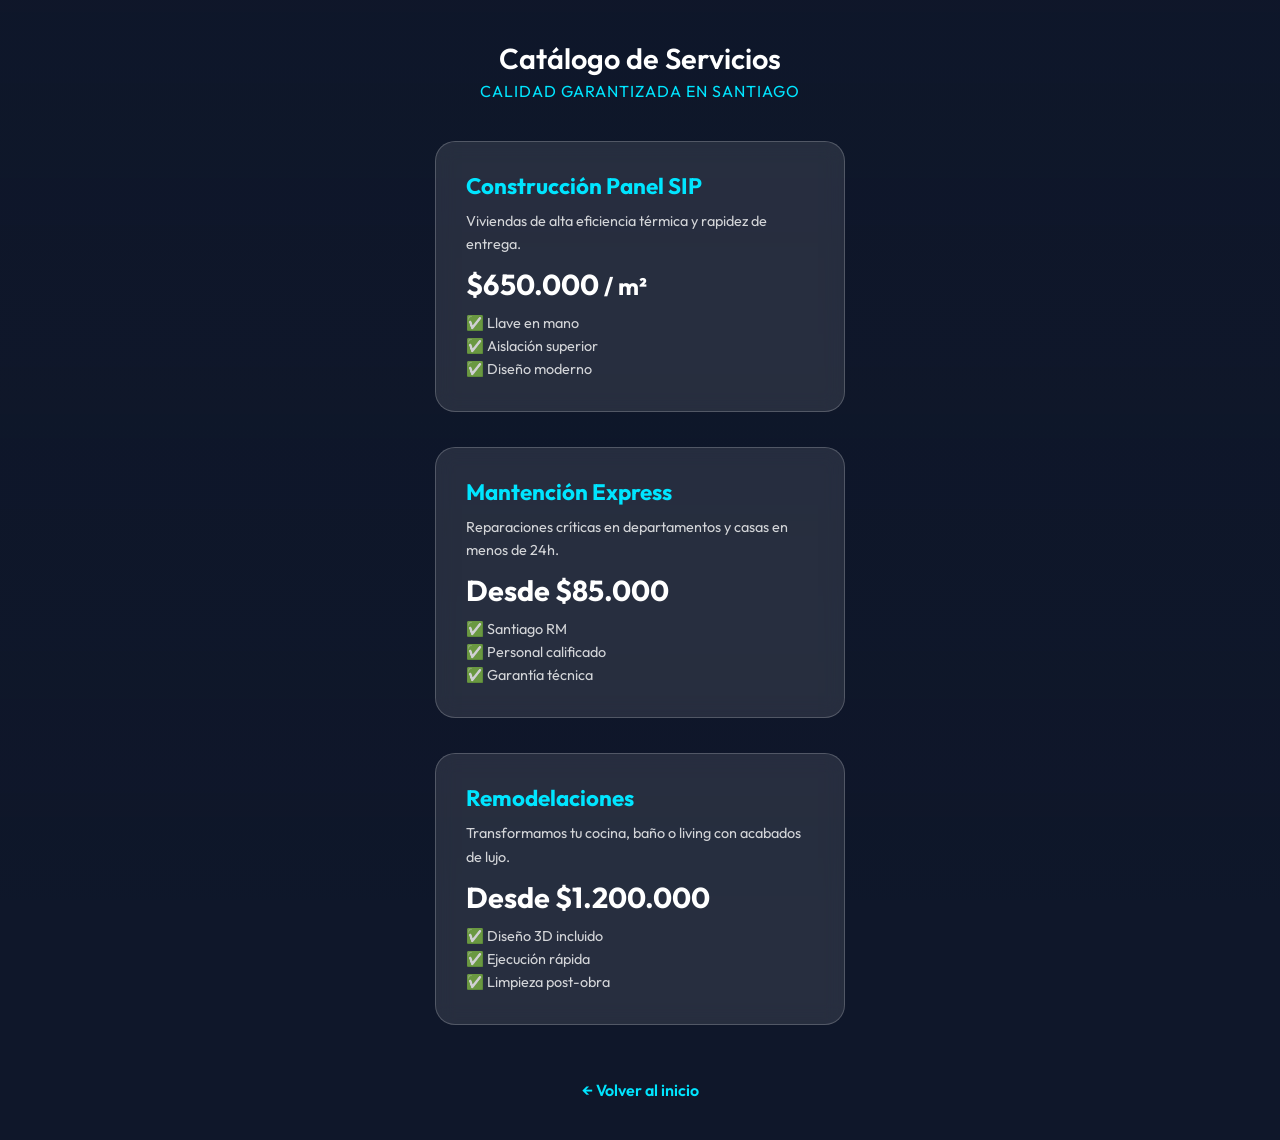
==== catalog.html @ 09e89e47 "Update: Digital Catalog integrated" ====
<!DOCTYPE html>
<html lang="es">
<head>
    <meta charset="UTF-8">
    <meta name="viewport" content="width=device-width, initial-scale=1.0">
    <title>Catálogo de Servicios | Saúl el Constructor</title>
    <link rel="stylesheet" href="style.css">
    <link href="https://fonts.googleapis.com/css2?family=Outfit:wght@300;400;600&display=swap" rel="stylesheet">
    <style>
        .catalog-card {
            background: var(--glass-bg);
            border: 1px solid var(--glass-border);
            border-radius: 20px;
            padding: 30px;
            margin-bottom: 20px;
            text-align: left;
            backdrop-filter: blur(10px);
        }
        .catalog-card h2 { color: var(--primary-color); margin-bottom: 10px; font-size: 1.4rem; }
        .price-tag { font-size: 1.8rem; font-weight: 700; color: #fff; margin: 10px 0; }
        .details { font-size: 0.9rem; opacity: 0.8; line-height: 1.6; }
        .back-btn { display: inline-block; margin-top: 20px; color: var(--primary-color); text-decoration: none; font-weight: 600; }
    </style>
</head>
<body>
    <div class="background-overlay"></div>
    <div class="container">
        <header>
            <h1>Catálogo de Servicios</h1>
            <p class="tagline">Calidad Garantizada en Santiago</p>
        </header>

        <main>
            <div class="catalog-card">
                <h2>Construcción Panel SIP</h2>
                <p class="details">Viviendas de alta eficiencia térmica y rapidez de entrega.</p>
                <div class="price-tag">$650.000 <small>/ m²</small></div>
                <p class="details">✅ Llave en mano<br>✅ Aislación superior<br>✅ Diseño moderno</p>
            </div>

            <div class="catalog-card">
                <h2>Mantención Express</h2>
                <p class="details">Reparaciones críticas en departamentos y casas en menos de 24h.</p>
                <div class="price-tag">Desde $85.000</div>
                <p class="details">✅ Santiago RM<br>✅ Personal calificado<br>✅ Garantía técnica</p>
            </div>

            <div class="catalog-card">
                <h2>Remodelaciones</h2>
                <p class="details">Transformamos tu cocina, baño o living con acabados de lujo.</p>
                <div class="price-tag">Desde $1.200.000</div>
                <p class="details">✅ Diseño 3D incluido<br>✅ Ejecución rápida<br>✅ Limpieza post-obra</p>
            </div>

            <a href="index.html" class="back-btn">← Volver al inicio</a>
        </main>
    </div>
</body>
</html>
---- style.css ----
:root {
    --primary-color: #00e5ff;
    --bg-dark: #0f172a;
    --text-white: #ffffff;
    --glass-bg: rgba(255, 255, 255, 0.1);
    --glass-border: rgba(255, 255, 255, 0.2);
}

* {
    margin: 0;
    padding: 0;
    box-sizing: border-box;
}

body {
    font-family: 'Outfit', sans-serif;
    background-color: var(--bg-dark);
    color: var(--text-white);
    min-height: 100vh;
    display: flex;
    justify-content: center;
    align-items: center;
    overflow-x: hidden;
    background-image: url('https://images.unsplash.com/photo-1600585154340-be6161a56a0c?q=80&w=1000&auto=format&fit=crop');
    background-size: cover;
    background-position: center;
    background-attachment: fixed;
}

.background-overlay {
    position: fixed;
    top: 0;
    left: 0;
    width: 100%;
    height: 100%;
    background: linear-gradient(180deg, rgba(15, 23, 42, 0.8) 0%, rgba(15, 23, 42, 0.95) 100%);
    z-index: 0;
}

.container {
    position: relative;
    z-index: 1;
    width: 100%;
    max-width: 450px;
    padding: 40px 20px;
    text-align: center;
}

header {
    margin-bottom: 40px;
}

.logo {
    font-size: 3rem;
    font-weight: 800;
    letter-spacing: -2px;
    margin-bottom: 15px;
    display: inline-block;
}

.logo .c { color: var(--text-white); }
.logo .s { color: var(--primary-color); }

h1 {
    font-size: 1.8rem;
    font-weight: 600;
    margin-bottom: 5px;
}

.tagline {
    font-size: 1rem;
    color: var(--primary-color);
    letter-spacing: 1px;
    text-transform: uppercase;
    font-weight: 400;
}

main {
    display: flex;
    flex-direction: column;
    gap: 15px;
}

.btn {
    text-decoration: none;
    color: var(--text-white);
    padding: 18px 25px;
    border-radius: 16px;
    display: flex;
    align-items: center;
    gap: 20px;
    transition: all 0.3s cubic-bezier(0.4, 0, 0.2, 1);
    backdrop-filter: blur(10px);
    -webkit-backdrop-filter: blur(10px);
}

.btn-primary {
    background: var(--primary-color);
    color: var(--bg-dark);
    box-shadow: 0 10px 20px rgba(0, 229, 255, 0.3);
}

.btn-primary .text span {
    color: rgba(15, 23, 42, 0.7);
}

.btn-glass {
    background: var(--glass-bg);
    border: 1px solid var(--glass-border);
}

.btn:hover {
    transform: translateY(-3px);
    box-shadow: 0 15px 30px rgba(0, 0, 0, 0.3);
    border-color: var(--primary-color);
}

.icon {
    font-size: 1.5rem;
}

.text {
    text-align: left;
}

.text strong {
    display: block;
    font-size: 1.1rem;
    line-height: 1.2;
}

.text span {
    font-size: 0.85rem;
    opacity: 0.8;
}

footer {
    margin-top: 50px;
    font-size: 0.8rem;
    opacity: 0.5;
}

@keyframes pop {
    0% { transform: scale(1); }
    50% { transform: scale(1.05); }
    100% { transform: scale(1); }
}

.animate-pop {
    animation: pop 2s infinite ease-in-out;
}
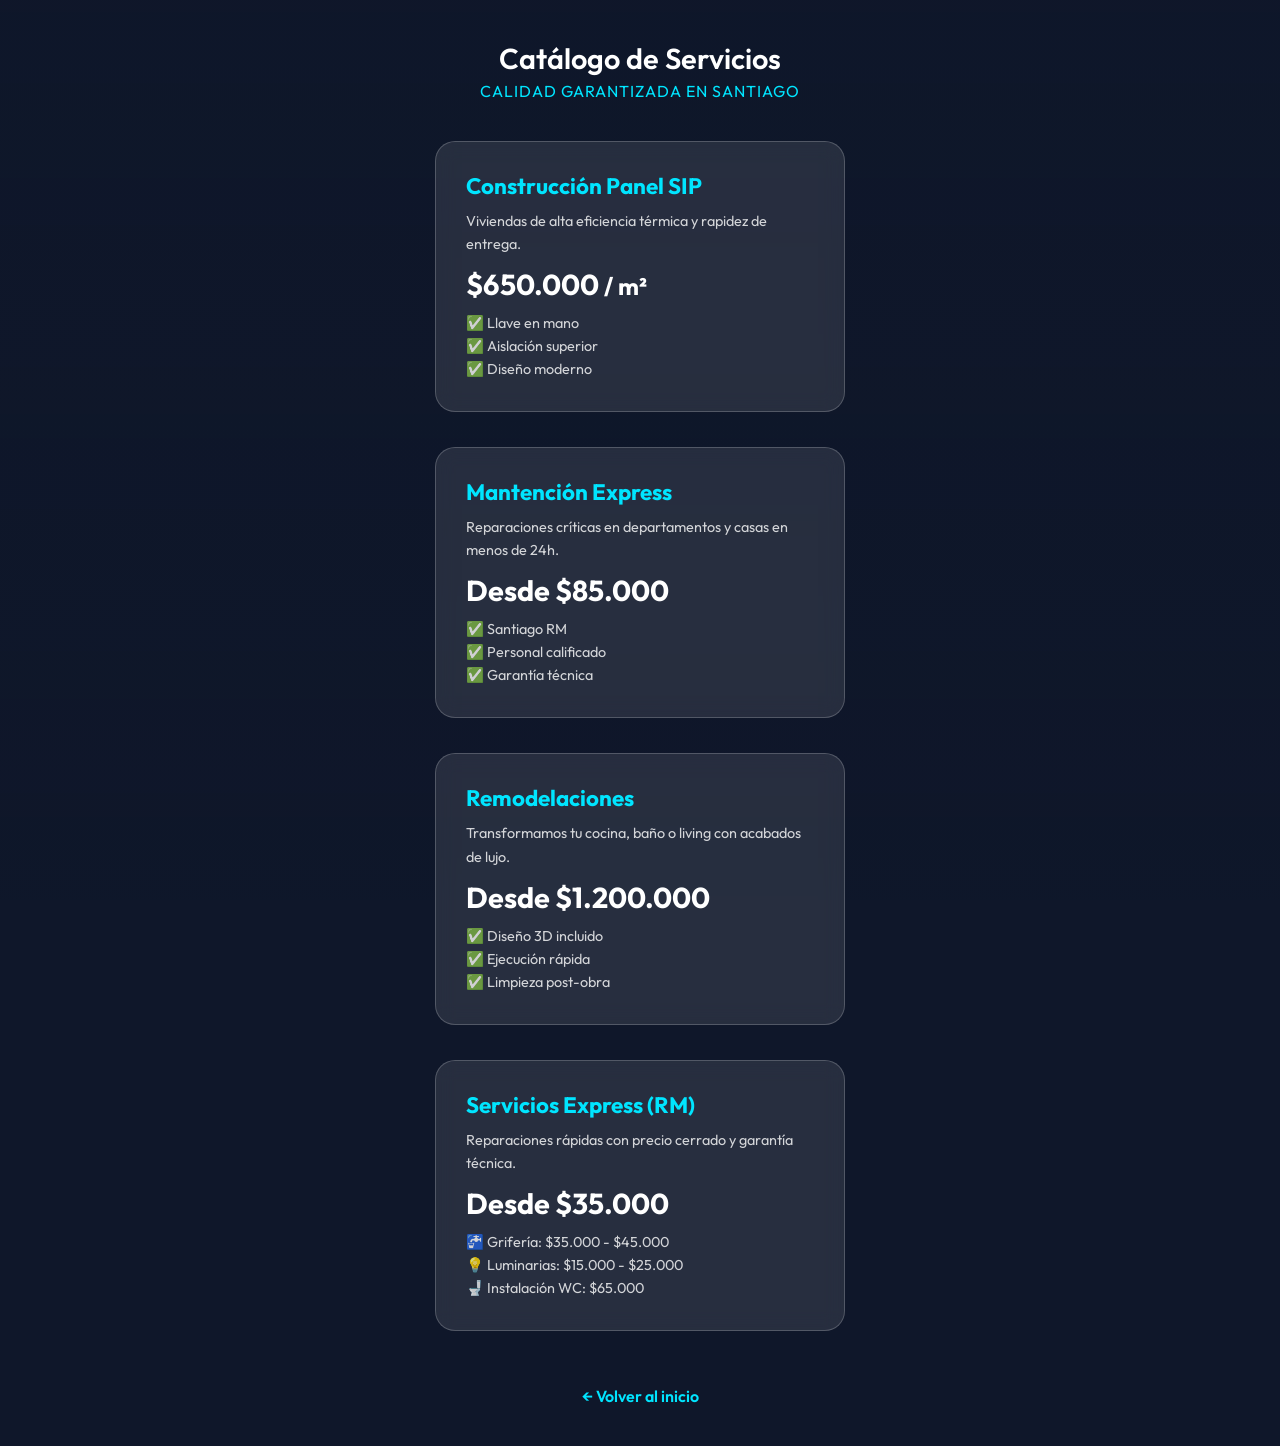
==== commit 6c329314: "Update: Express Services pricing added to catalog" ====
--- a/catalog.html
+++ b/catalog.html
@@ -52,6 +52,13 @@
                 <p class="details">✅ Diseño 3D incluido<br>✅ Ejecución rápida<br>✅ Limpieza post-obra</p>
             </div>
 
+            <div class="catalog-card">
+                <h2>Servicios Express (RM)</h2>
+                <p class="details">Reparaciones rápidas con precio cerrado y garantía técnica.</p>
+                <div class="price-tag">Desde $35.000</div>
+                <p class="details">🚰 Grifería: $35.000 - $45.000<br>💡 Luminarias: $15.000 - $25.000<br>🚽 Instalación WC: $65.000</p>
+            </div>
+
             <a href="index.html" class="back-btn">← Volver al inicio</a>
         </main>
     </div>
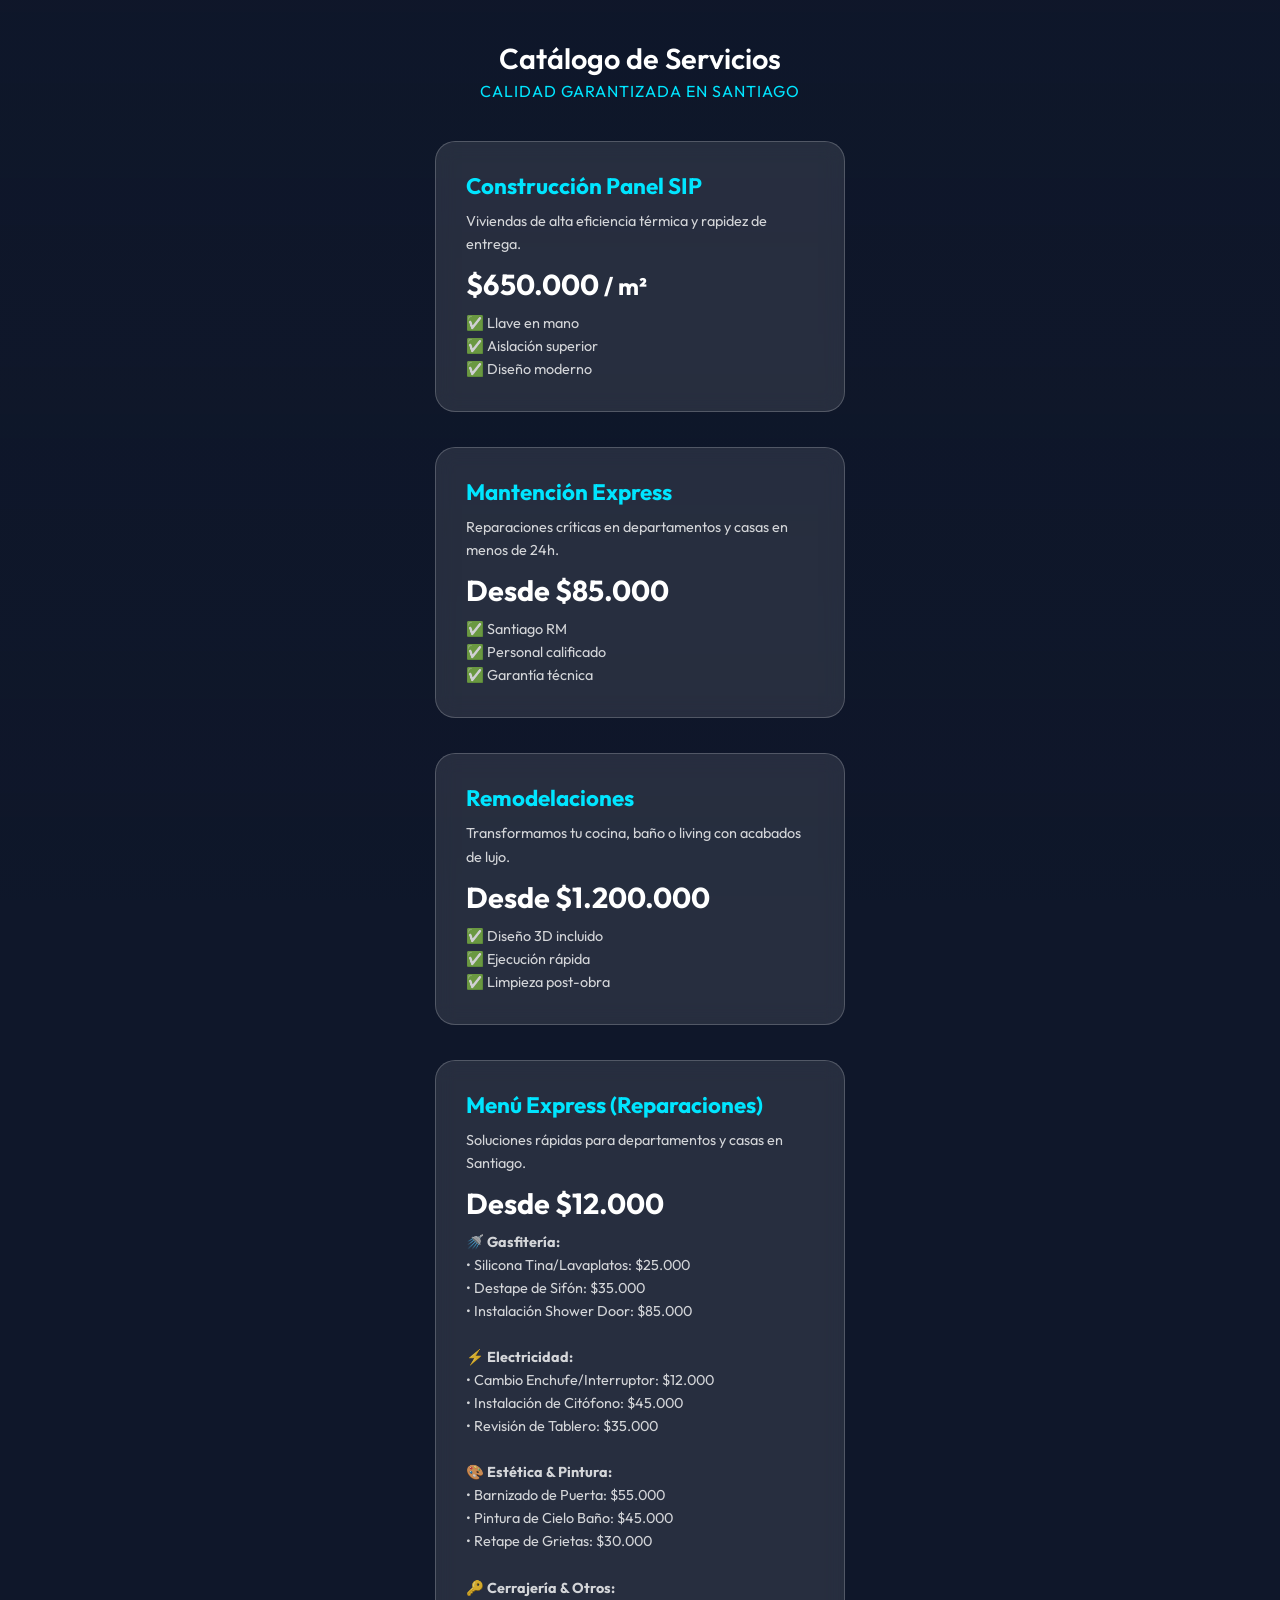
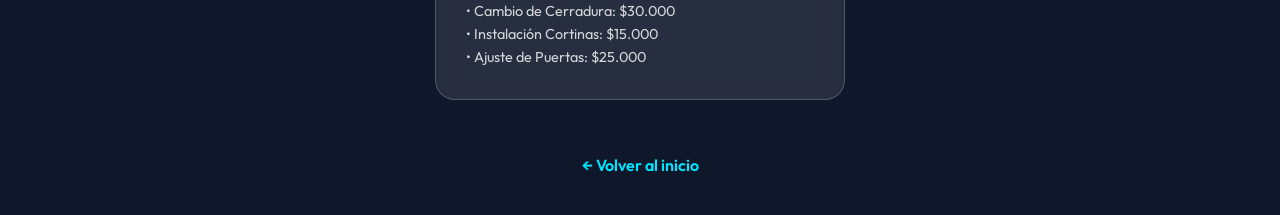
==== commit 212b64a0: "Update: Full Express Solutions Menu added" ====
--- a/catalog.html
+++ b/catalog.html
@@ -53,10 +53,27 @@
             </div>
 
             <div class="catalog-card">
-                <h2>Servicios Express (RM)</h2>
-                <p class="details">Reparaciones rápidas con precio cerrado y garantía técnica.</p>
-                <div class="price-tag">Desde $35.000</div>
-                <p class="details">🚰 Grifería: $35.000 - $45.000<br>💡 Luminarias: $15.000 - $25.000<br>🚽 Instalación WC: $65.000</p>
+                <h2>Menú Express (Reparaciones)</h2>
+                <p class="details">Soluciones rápidas para departamentos y casas en Santiago.</p>
+                <div class="price-tag">Desde $12.000</div>
+                <p class="details">
+                    <strong>🚿 Gasfitería:</strong><br>
+                    • Silicona Tina/Lavaplatos: $25.000<br>
+                    • Destape de Sifón: $35.000<br>
+                    • Instalación Shower Door: $85.000<br><br>
+                    <strong>⚡ Electricidad:</strong><br>
+                    • Cambio Enchufe/Interruptor: $12.000<br>
+                    • Instalación de Citófono: $45.000<br>
+                    • Revisión de Tablero: $35.000<br><br>
+                    <strong>🎨 Estética & Pintura:</strong><br>
+                    • Barnizado de Puerta: $55.000<br>
+                    • Pintura de Cielo Baño: $45.000<br>
+                    • Retape de Grietas: $30.000<br><br>
+                    <strong>🔑 Cerrajería & Otros:</strong><br>
+                    • Cambio de Cerradura: $30.000<br>
+                    • Instalación Cortinas: $15.000<br>
+                    • Ajuste de Puertas: $25.000
+                </p>
             </div>
 
             <a href="index.html" class="back-btn">← Volver al inicio</a>
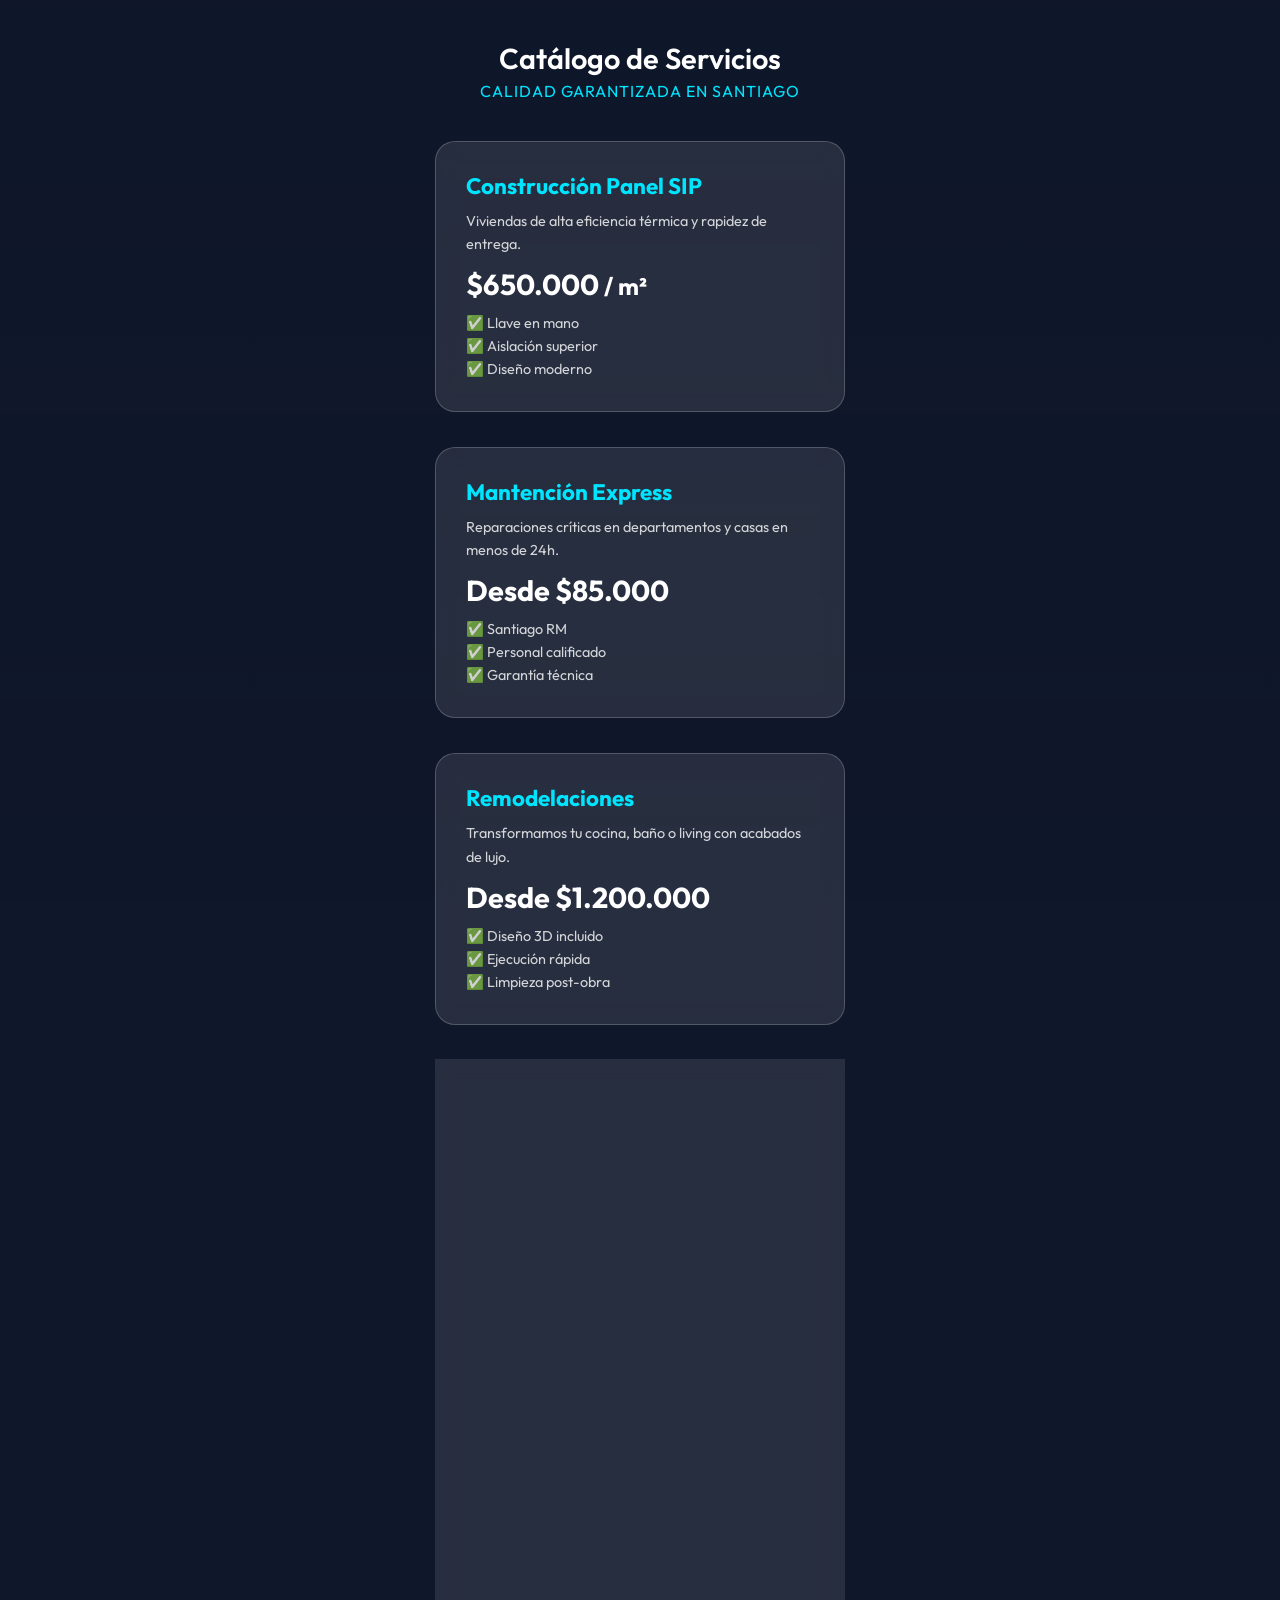
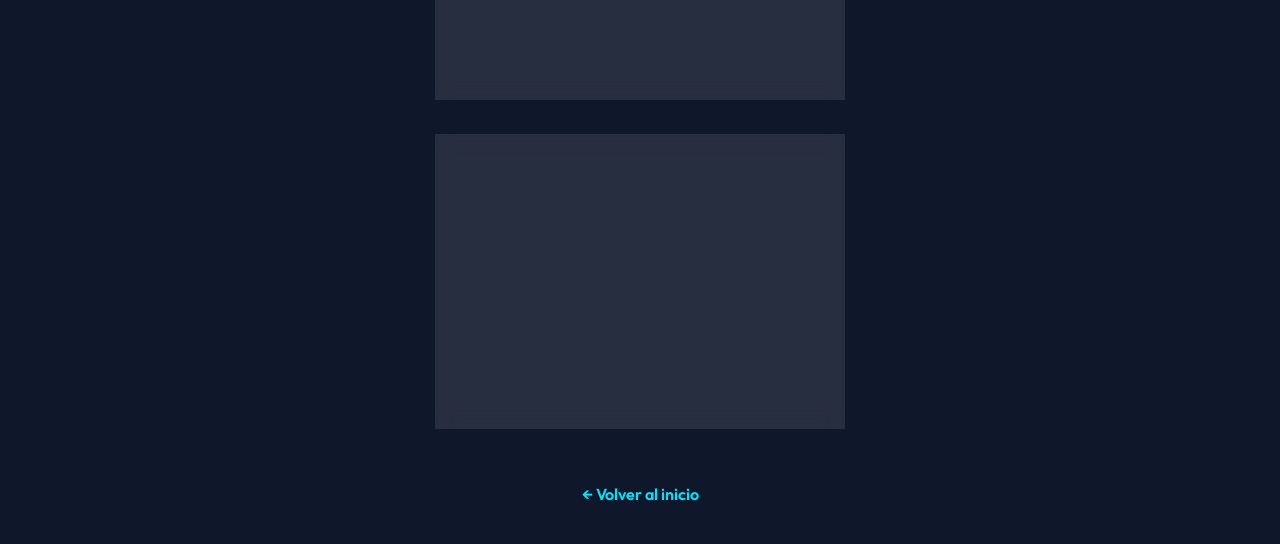
==== commit 32600f2d: "Update: Small Works and Additions added to digital catalog" ====
--- a/catalog.html
+++ b/catalog.html
@@ -76,6 +76,19 @@
                 </p>
             </div>
 
+            <div class="catalog-card">
+                <h2>Obras Menores & Ampliaciones</h2>
+                <p class="details">Construcción y mejoras estructurales para tu hogar.</p>
+                <div class="price-tag">Desde $8.500 <small>/ m²</small></div>
+                <p class="details">
+                    • Instalación de Puertas: $45.000 - $65.000<br>
+                    • Piso Flotante: $8.500 / m²<br>
+                    • Tabiquería Volcanita: $18.500 / m²<br>
+                    • Cobertizos Madera: $95.000 / m²<br>
+                    • Ampliaciones: Desde $450.000 / m²
+                </p>
+            </div>
+
             <a href="index.html" class="back-btn">← Volver al inicio</a>
         </main>
     </div>
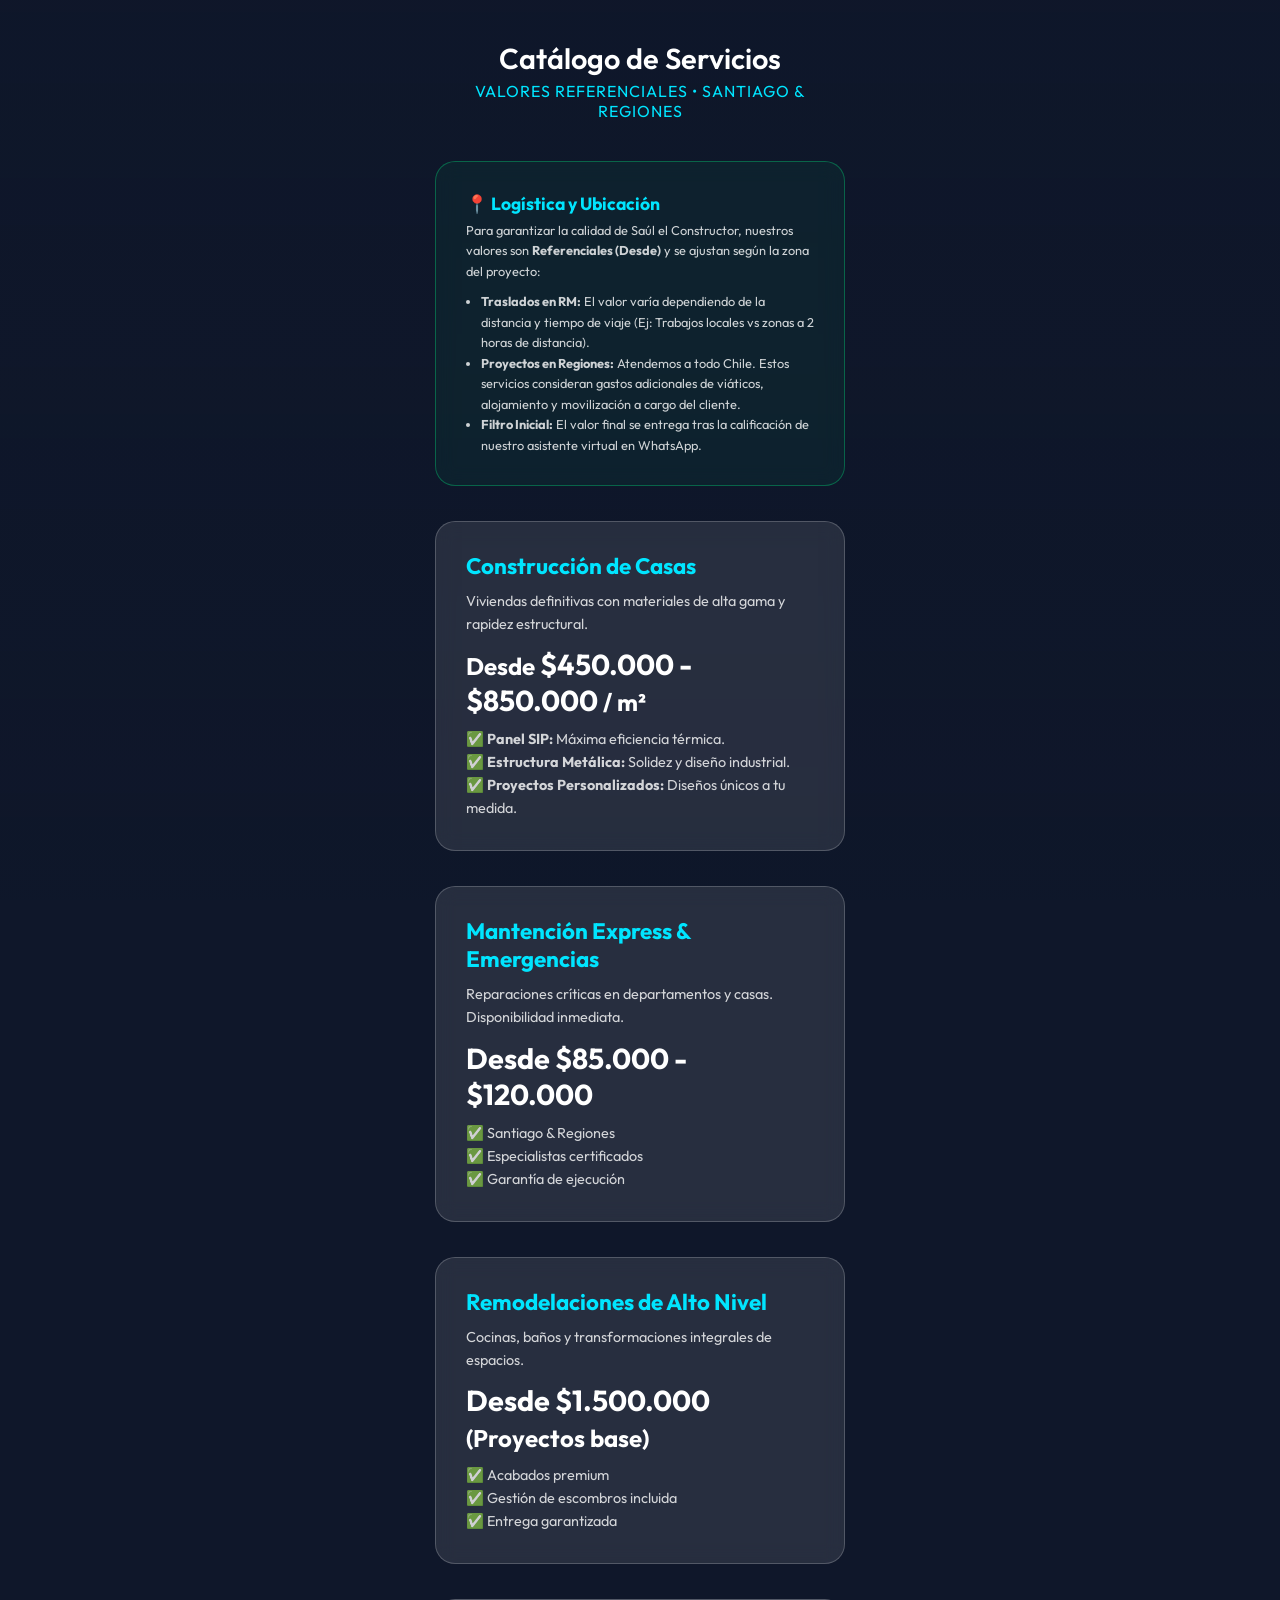
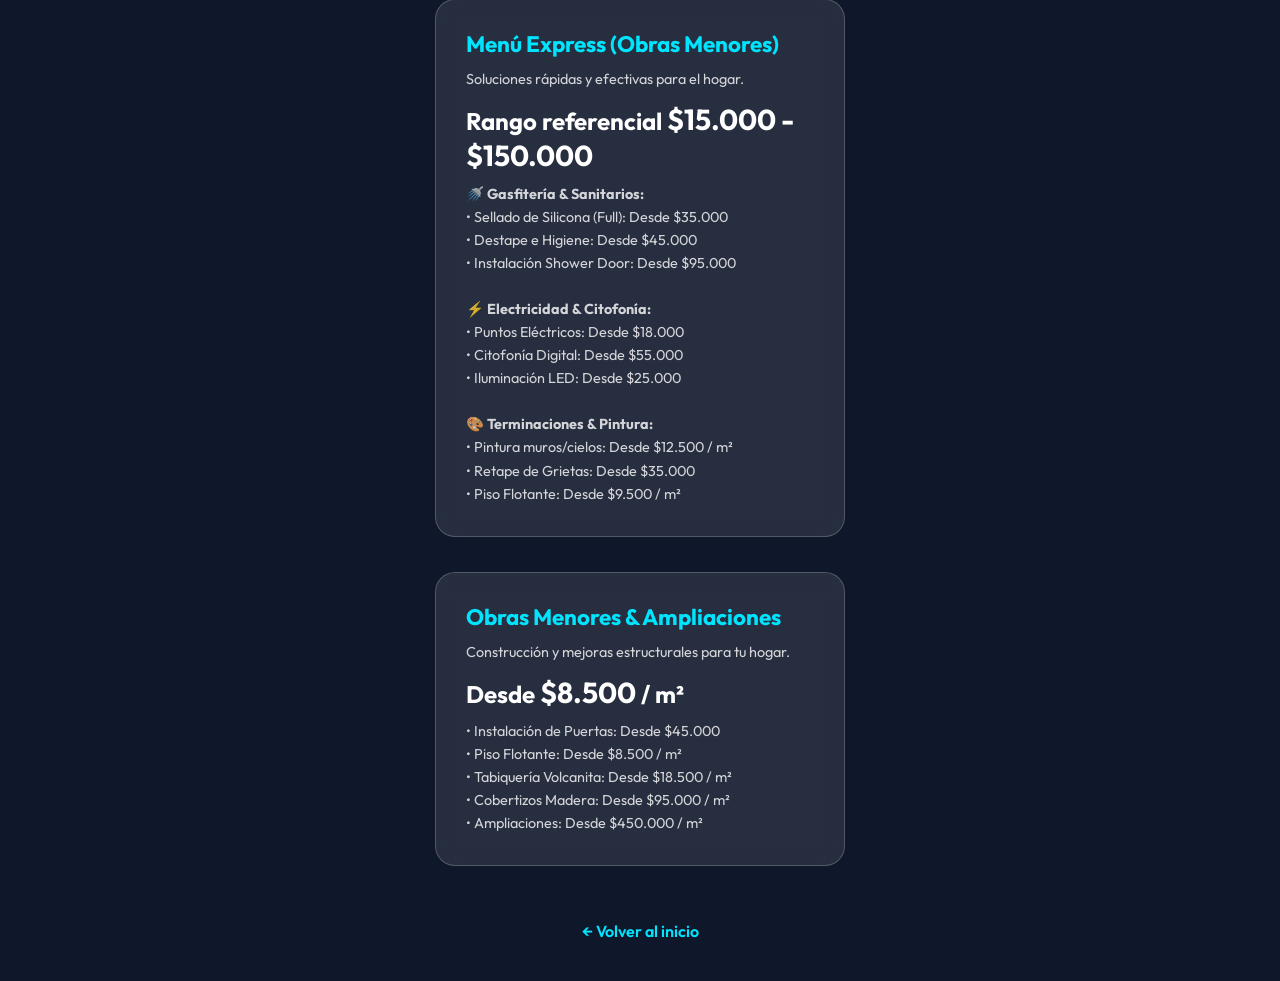
==== commit 6e151634: "Update main landing with pricing and materials" ====
--- a/catalog.html
+++ b/catalog.html
@@ -27,64 +27,77 @@
     <div class="container">
         <header>
             <h1>Catálogo de Servicios</h1>
-            <p class="tagline">Calidad Garantizada en Santiago</p>
+            <p class="tagline">Valores Referenciales • Santiago & Regiones</p>
         </header>
 
         <main>
-            <div class="catalog-card">
-                <h2>Construcción Panel SIP</h2>
-                <p class="details">Viviendas de alta eficiencia térmica y rapidez de entrega.</p>
-                <div class="price-tag">$650.000 <small>/ m²</small></div>
-                <p class="details">✅ Llave en mano<br>✅ Aislación superior<br>✅ Diseño moderno</p>
+            <!-- Nota Logística -->
+            <div class="catalog-card" style="border: 1px solid rgba(0, 255, 136, 0.3); background: rgba(0, 255, 136, 0.05);">
+                <h2 style="font-size: 1.1rem; margin-bottom: 5px;">📍 Logística y Ubicación</h2>
+                <p class="details" style="font-size: 0.8rem; margin-bottom: 10px;">
+                    Para garantizar la calidad de Saúl el Constructor, nuestros valores son <strong>Referenciales (Desde)</strong> y se ajustan según la zona del proyecto:
+                </p>
+                <ul class="details" style="font-size: 0.8rem; padding-left: 15px;">
+                    <li><strong>Traslados en RM:</strong> El valor varía dependiendo de la distancia y tiempo de viaje (Ej: Trabajos locales vs zonas a 2 horas de distancia).</li>
+                    <li><strong>Proyectos en Regiones:</strong> Atendemos a todo Chile. Estos servicios consideran gastos adicionales de viáticos, alojamiento y movilización a cargo del cliente.</li>
+                    <li><strong>Filtro Inicial:</strong> El valor final se entrega tras la calificación de nuestro asistente virtual en WhatsApp.</li>
+                </ul>
             </div>
 
             <div class="catalog-card">
-                <h2>Mantención Express</h2>
-                <p class="details">Reparaciones críticas en departamentos y casas en menos de 24h.</p>
-                <div class="price-tag">Desde $85.000</div>
-                <p class="details">✅ Santiago RM<br>✅ Personal calificado<br>✅ Garantía técnica</p>
+                <h2>Construcción de Casas</h2>
+                <p class="details">Viviendas definitivas con materiales de alta gama y rapidez estructural.</p>
+                <div class="price-tag"><small>Desde</small> $450.000 - $850.000 <small>/ m²</small></div>
+                <p class="details">
+                    ✅ <strong>Panel SIP:</strong> Máxima eficiencia térmica.<br>
+                    ✅ <strong>Estructura Metálica:</strong> Solidez y diseño industrial.<br>
+                    ✅ <strong>Proyectos Personalizados:</strong> Diseños únicos a tu medida.
+                </p>
             </div>
 
             <div class="catalog-card">
-                <h2>Remodelaciones</h2>
-                <p class="details">Transformamos tu cocina, baño o living con acabados de lujo.</p>
-                <div class="price-tag">Desde $1.200.000</div>
-                <p class="details">✅ Diseño 3D incluido<br>✅ Ejecución rápida<br>✅ Limpieza post-obra</p>
+                <h2>Mantención Express & Emergencias</h2>
+                <p class="details">Reparaciones críticas en departamentos y casas. Disponibilidad inmediata.</p>
+                <div class="price-tag">Desde $85.000 - $120.000</div>
+                <p class="details">✅ Santiago & Regiones<br>✅ Especialistas certificados<br>✅ Garantía de ejecución</p>
             </div>
 
             <div class="catalog-card">
-                <h2>Menú Express (Reparaciones)</h2>
-                <p class="details">Soluciones rápidas para departamentos y casas en Santiago.</p>
-                <div class="price-tag">Desde $12.000</div>
+                <h2>Remodelaciones de Alto Nivel</h2>
+                <p class="details">Cocinas, baños y transformaciones integrales de espacios.</p>
+                <div class="price-tag">Desde $1.500.000 <small>(Proyectos base)</small></div>
+                <p class="details">✅ Acabados premium<br>✅ Gestión de escombros incluida<br>✅ Entrega garantizada</p>
+            </div>
+
+            <div class="catalog-card">
+                <h2>Menú Express (Obras Menores)</h2>
+                <p class="details">Soluciones rápidas y efectivas para el hogar.</p>
+                <div class="price-tag"><small>Rango referencial</small> $15.000 - $150.000</div>
                 <p class="details">
-                    <strong>🚿 Gasfitería:</strong><br>
-                    • Silicona Tina/Lavaplatos: $25.000<br>
-                    • Destape de Sifón: $35.000<br>
-                    • Instalación Shower Door: $85.000<br><br>
-                    <strong>⚡ Electricidad:</strong><br>
-                    • Cambio Enchufe/Interruptor: $12.000<br>
-                    • Instalación de Citófono: $45.000<br>
-                    • Revisión de Tablero: $35.000<br><br>
-                    <strong>🎨 Estética & Pintura:</strong><br>
-                    • Barnizado de Puerta: $55.000<br>
-                    • Pintura de Cielo Baño: $45.000<br>
-                    • Retape de Grietas: $30.000<br><br>
-                    <strong>🔑 Cerrajería & Otros:</strong><br>
-                    • Cambio de Cerradura: $30.000<br>
-                    • Instalación Cortinas: $15.000<br>
-                    • Ajuste de Puertas: $25.000
+                    <strong>🚿 Gasfitería & Sanitarios:</strong><br>
+                    • Sellado de Silicona (Full): Desde $35.000<br>
+                    • Destape e Higiene: Desde $45.000<br>
+                    • Instalación Shower Door: Desde $95.000<br><br>
+                    <strong>⚡ Electricidad & Citofonía:</strong><br>
+                    • Puntos Eléctricos: Desde $18.000<br>
+                    • Citofonía Digital: Desde $55.000<br>
+                    • Iluminación LED: Desde $25.000<br><br>
+                    <strong>🎨 Terminaciones & Pintura:</strong><br>
+                    • Pintura muros/cielos: Desde $12.500 / m²<br>
+                    • Retape de Grietas: Desde $35.000<br>
+                    • Piso Flotante: Desde $9.500 / m²
                 </p>
             </div>
 
             <div class="catalog-card">
                 <h2>Obras Menores & Ampliaciones</h2>
                 <p class="details">Construcción y mejoras estructurales para tu hogar.</p>
-                <div class="price-tag">Desde $8.500 <small>/ m²</small></div>
+                <div class="price-tag"><small>Desde</small> $8.500 <small>/ m²</small></div>
                 <p class="details">
-                    • Instalación de Puertas: $45.000 - $65.000<br>
-                    • Piso Flotante: $8.500 / m²<br>
-                    • Tabiquería Volcanita: $18.500 / m²<br>
-                    • Cobertizos Madera: $95.000 / m²<br>
+                    • Instalación de Puertas: Desde $45.000<br>
+                    • Piso Flotante: Desde $8.500 / m²<br>
+                    • Tabiquería Volcanita: Desde $18.500 / m²<br>
+                    • Cobertizos Madera: Desde $95.000 / m²<br>
                     • Ampliaciones: Desde $450.000 / m²
                 </p>
             </div>
